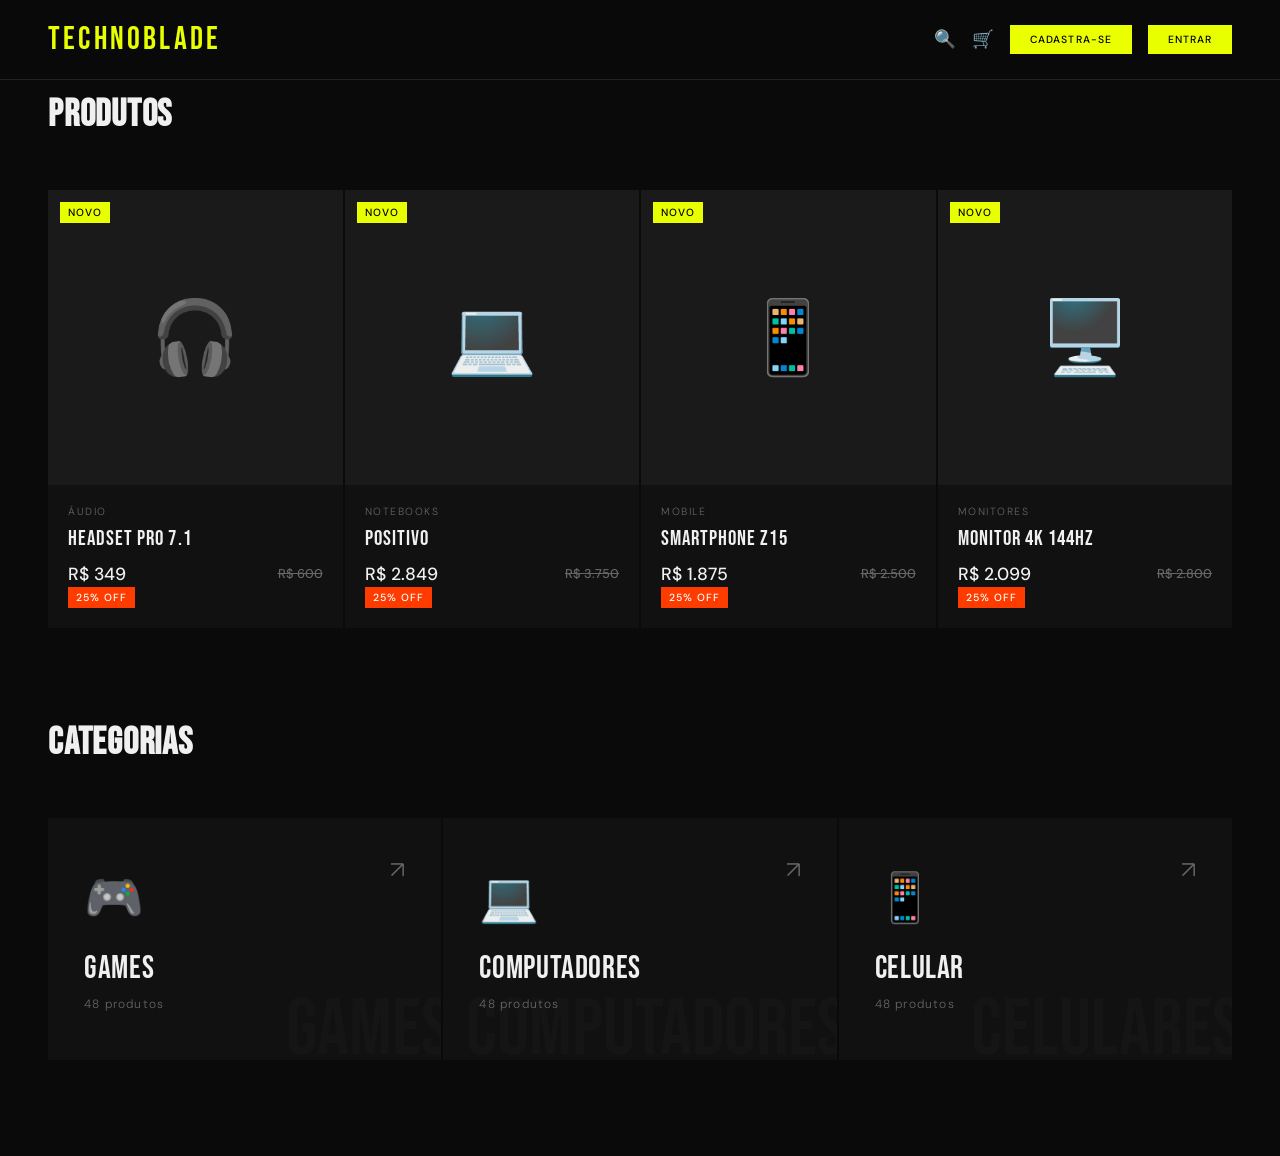
==== index.html @ a289d914 "primeiro commit" ====
<!DOCTYPE html>
<html lang="pt-BR">

<head>
  <meta charset="UTF-8">
  <meta name="viewport" content="width=device-width, initial-scale=1.0">
  <title>Technoblade</title>
  <link href="https://fonts.googleapis.com/css2?family=Bebas+Neue&family=DM+Sans:wght@300;400;500&display=swap" rel="stylesheet">
  <link rel="stylesheet" href="css/barra_nav.css">
  <link rel="stylesheet" href="css/base.css">
  <link rel="stylesheet" href="css/botao.css">
  <link rel="stylesheet" href="css/categoria.css">
  <link rel="stylesheet" href="css/etiqueta.css">
  <link rel="stylesheet" href="css/grade_produto.css">
  <link rel="stylesheet" href="css/secao.css">
</head>

<!-----------------------------------------------------------------------------    




Separação visual( Tenho problemas de visão por isso gosto de espaçamento 
e organização visual, mas se quiser pode retirar essa parte)




------------------------------------------------------------------------------->

<body>

  <!-- BARRA DE NAVEGAÇÃO -->
  <header>
    <nav class="barra-nav">
      <a href="#" class="barra-nav__logo">Technoblade</a>

      <div class="barra-nav__acoes">
      
        <button class="barra-nav__botao-icone" aria-label="Buscar">🔍</button>    <!--Botão Buscar(Atualmente inoperante)-->  

        <button class="barra-nav__botao-icone" aria-label="Carrinho">🛒</button>  <!--Botão Carrinho(Atualmente inoperante)-->  

        <a href="#" class="botao botao--cadastrar">Cadastra-se</a>                 <!--Cadastrar (Atualmente inoperante e será login)-->
      
        <a href="#" class="botao botao--entrar">Entrar</a>                          <!--Botão Entrar(Atualmente inoperante e será Sing in)--> 
      </div>
    </nav>
  </header>

<!-----------------------------------------------------------------------------    




Separação visual( Tenho problemas de visão por isso gosto de espaçamento 
e organização visual, mas se quiser pode retirar essa parte)




------------------------------------------------------------------------------->

<!-- PRODUTOS -->


    <section class="secao" id="produtos">
      <div class="secao__cabecalho">
        <h3 class="secao__titulo secao__titulo--h3">Produtos</h3>
      </div>


<!--Classe Grade de Produtos-->


      <div class="grade-produtos">
        

<!-- Cartão 1 -->


        <article class="cartao-produto">
          <span class="etiqueta etiqueta--destaque etiqueta--absoluta">Novo</span>
          <div class="cartao-produto__midia">
            <span class="cartao-produto__icone">🎧</span>
            <div class="cartao-produto__sobreposicao"></div>
          </div>
          <div class="cartao-produto__corpo">
            <div class="cartao-produto__categoria">Áudio</div>
            <div class="cartao-produto__nome">Headset Pro 7.1</div>
            <div class="cartao-produto__rodape">
              <span class="cartao-produto__preco">R$ 349</span>
              <span class="cartao-produto__preco cartao-produto__preco--antigo">R$ 600</span>
            </div>
            <span class ="etiqueta etiqueta--perigo">25% off</span>
          
          </div>
        </article>


<!-- Cartão 2 -->


        <article class="cartao-produto">
          <span class="etiqueta etiqueta--destaque etiqueta--absoluta">Novo</span>
          <div class="cartao-produto__midia">
            <span class="cartao-produto__icone">💻</span>
            <div class="cartao-produto__sobreposicao"></div>
          </div>
          <div class="cartao-produto__corpo">
            <div class="cartao-produto__categoria">Notebooks</div>
            <div class="cartao-produto__nome">Positivo </div>
            <div class="cartao-produto__rodape">
              <span class="cartao-produto__preco">R$ 2.849</span>
              <span class="cartao-produto__preco cartao-produto__preco--antigo">R$ 3.750</span>
            </div>
            <span class ="etiqueta etiqueta--perigo">25% off</span>
          </div>
        </article>


<!-- Cartão 3 -->


        <article class="cartao-produto">
          <span class="etiqueta etiqueta--destaque etiqueta--absoluta">Novo</span>
          <div class="cartao-produto__midia">
            <span class="cartao-produto__icone">📱</span>
            <div class="cartao-produto__sobreposicao"></div>
          </div>
          <div class="cartao-produto__corpo">
            <div class="cartao-produto__categoria">Mobile</div>
            <div class="cartao-produto__nome">SmartPhone Z15</div>
            <div class="cartao-produto__rodape">
              <span class="cartao-produto__preco">R$ 1.875</span>
              <span class="cartao-produto__preco cartao-produto__preco--antigo">R$ 2.500</span>
            </div>
            <span class ="etiqueta etiqueta--perigo">25% off</span>
          </div>
        </article>


<!-- Cartão 4 -->


        <article class="cartao-produto">
          <span class="etiqueta etiqueta--destaque etiqueta--absoluta">Novo</span>
          <div class="cartao-produto__midia">
            <span class="cartao-produto__icone">🖥️</span>
            <div class="cartao-produto__sobreposicao"></div>
          </div>
          <div class="cartao-produto__corpo">
            <div class="cartao-produto__categoria">Monitores</div>
            <div class="cartao-produto__nome">Monitor 4K 144Hz</div>
            <div class="cartao-produto__rodape">
              <span class="cartao-produto__preco">R$ 2.099</span>
              <span class="cartao-produto__preco cartao-produto__preco--antigo">R$ 2.800</span>
            </div>
            <span class ="etiqueta etiqueta--perigo">25% off</span>
          </div>
        </article>

<!-- Fim dos cartões -->


      </div>
    </section>

<!-----------------------------------------------------------------------------    




Separação visual( Tenho problemas de visão por isso gosto de espaçamento 
e organização visual, mas se quiser pode retirar essa parte)




------------------------------------------------------------------------------->
    
<!-- SEÇÃO CATEGORIAS -->


    <section class="secao" id="categorias">
      <div class="secao__cabecalho">
        <h3 class="secao__titulo secao__titulo--h3">Categorias</h3>
      </div>

      <div class="categoria-grade">
    
        
<!--Categoria 1-->


        <a href="games/" class="categoria-cartao">
          <span class="categoria-cartao__flecha">↗</span>
          <span class="categoria-cartao__icone">🎮</span>
          <div class="categoria-cartao__name">Games</div>
          <div class="categoria-cartao__count">48 produtos</div>
          <div class="categoria-cartao__grandetexto">GAMES</div>
        </a>


<!--Categoria 2-->


        <a href="computadores/" class="categoria-cartao">
          <span class="categoria-cartao__flecha">↗</span>
          <span class="categoria-cartao__icone">💻</span>
          <div class="categoria-cartao__name">Computadores</div>
          <div class="categoria-cartao__count">48 produtos</div>
          <div class="categoria-cartao__grandetexto">COMPUTADORES</div>
        </a>


<!--Categoria 3-->


        <a href="celular/" class="categoria-cartao">
          <span class="categoria-cartao__flecha">↗</span>
          <span class="categoria-cartao__icone">📱</span>
          <div class="categoria-cartao__name">Celular</div>
          <div class="categoria-cartao__count">48 produtos</div>
          <div class="categoria-cartao__grandetexto">CELULARES</div>
        </a>

      </div>
    </section>


<!-- Fim das categorias -->


<!-----------------------------------------------------------------------------    




Separação visual( Tenho problemas de visão por isso gosto de espaçamento 
e organização visual, mas se quiser pode retirar essa parte)




------------------------------------------------------------------------------->
  
  <footer>

  </footer>
</body>
</html>
---- css/barra_nav.css ----
/* BARRA DE NAVEGAÇÃO */
.barra-nav {
  position: fixed;
  top: 0; left: 0; right: 0;
  z-index: 100;
  display: flex;
  align-items: center;
  justify-content: space-between;
  padding: 20px 48px;
  background: rgba(10, 10, 10, 0.85);
  backdrop-filter: blur(12px);
  border-bottom: 1px solid #222;
}

.barra-nav__logo {
  font-family: 'Bebas Neue', sans-serif;
  font-size: 2rem;
  letter-spacing: 0.1em;
  color: #e8ff00;
  text-decoration: none;
}

.barra-nav__menu {
  display: flex;
  gap: 32px;
  list-style: none;
}

.barra-nav__link {
  color: #666;
  text-decoration: none;
  font-size: 0.8rem;
  letter-spacing: 0.1em;
  text-transform: uppercase;
  transition: color 0.2s;
}

.barra-nav__link:hover { 
  color: #f0f0f0; 
}

.barra-nav__acoes {
  display: flex;
  align-items: center;
  gap: 16px;
}

.barra-nav__botao-icone {
  background: none;
  border: none;
  color: #666;
  cursor: pointer;
  font-size: 1.1rem;
  transition: color 0.2s;
}

.barra-nav__botao-icone:hover{
  transform: translateY(-2px);
}

.barra-nav__botao-icone:hover { 
  color: #f0f0f0; 
}
---- css/base.css ----
/* RESET BÁSICO */
*, *::before, *::after {
 box-sizing: border-box;
 margin: 0;
 padding: 0;
}

:root {
  --color-surface: #111;
  --color-surface-2: #1a1a1a;
  --color-muted: #666;

  --space-2: 8px;
  --space-5: 20px;
  --space-9: 36px;
  --space-12: 48px;

  --text-xs: 0.75rem;
  --text-3xl: 2rem;

  --tracking-normal: 0.02em;
  --tracking-wide: 0.1em;

  --font-display: 'Bebas Neue', sans-serif;

  --transition-slow: 0.3s ease;
}

html { scroll-behavior: smooth; }

body {
  background: #0a0a0a;
  color: #f0f0f0;
  font-family: 'DM Sans', sans-serif;
  font-weight: 300;
}
---- css/botao.css ----
/* BOTÕES */
.botao {
  display: inline-block;
  font-family: 'DM Sans', sans-serif;
  font-size: 0.8rem;
  font-weight: 500;
  letter-spacing: 0.1em;
  text-transform: uppercase;
  text-decoration: none;
  border: none;
  cursor: pointer;
  padding: 16px 40px;
  transition: background 0.2s, color 0.2s, transform 0.2s;
}

.botao--primario {
  background: #e8ff00;
  color: #000;
}

.botao--primario:hover {
  background: #fff;
  transform: translateY(-2px);
}

.botao--contorno {
  background: transparent;
  color: #666;
  border: 1px solid #222;
}

.botao--contorno:hover {
  border-color: #f0f0f0;
  color: #f0f0f0;
}

.botao--entrar {
  padding: 8px 20px;
  font-size: 0.65rem;
  background: #e8ff00;
  color: #000;
}

.botao--entrar:hover {
  background: #fff200;
  transform: translateY(-2px);
}

.botao--cadastrar {
  padding: 8px 20px;
  font-size: 0.65rem;
  background: #eaff00;
  color: #000;
}

.botao--cadastrar:hover {
  background: #fff200;
  transform: translateY(-2px);
}

.botao--pequeno:hover {
  background: #fff;
}
---- css/categoria.css ----
/* 
==========================================================================
   BLOCO: CATEGORY CARD  (.category-card)
   Cards de categoria com ícone, nome e quantidade de produtos.
   A seta ↗ se move no hover indicando navegação.
========================================================================== 
*/

/* Grid de categorias: 3 colunas */
.categoria-grade {
  display:               grid;
  grid-template-columns: repeat(3, 1fr);
  gap:                   2px;
}

/* Card de categoria: comporta-se como link (tag <a>) */
.categoria-cartao {
  background:      var(--color-surface);
  padding:         var(--space-12) var(--space-9);
  position:        relative; /* Para a seta e texto de fundo serem posicionados */
  overflow:        hidden;
  cursor:          pointer;
  text-decoration: none;  /* Remove sublinhado do link */
  color:           inherit; /* Herda a cor do texto pai (sem o azul padrão de links) */
  display:         block;   /* Ocupa toda a célula do grid */
  transition:      background var(--transition-slow);
}

.categoria-cartao:hover { background: var(--color-surface-2); }

/* Move a seta na diagonal no hover — feedback visual de navegação */
.categoria-cartao:hover .categoria-cartao__flecha {
  transform: translate(4px, -4px);
}

.categoria-cartao__icone {
  font-size:     3rem;
  margin-bottom: var(--space-5);
  display:       block; /* Garante que o margin-bottom funcione */
}

.categoria-cartao__name {
  font-family:    var(--font-display);
  font-size:      var(--text-3xl);
  letter-spacing: var(--tracking-normal);
  margin-bottom:  var(--space-2);
}

.categoria-cartao__count {
  font-size:      var(--text-xs);
  color:          var(--color-muted);
  letter-spacing: var(--tracking-wide);
}

/* Seta posicionada no canto superior direito */
.categoria-cartao__flecha {
  position:   absolute;
  top:        var(--space-9);
  right:      var(--space-9);
  font-size:  1.5rem;
  color:      var(--color-muted);
  transition: transform var(--transition-slow);
}

/* Texto decorativo gigante no fundo do card — quase invisível */
.categoria-cartao__grandetexto {
  position:       absolute;
  bottom:         -10px;
  right:          -10px;
  font-family:    var(--font-display);
  font-size:      5rem;
  color:          rgba(255,255,255,0.02);
  user-select:    none;
  pointer-events: none;
  line-height:    1;
}
---- css/etiqueta.css ----
/* ETIQUETAS */
.etiqueta {
  display: inline-block;
  font-size: 0.65rem;
  font-weight: 500;
  letter-spacing: 0.1em;
  text-transform: uppercase;
  padding: 4px 8px;
}

.etiqueta--perigo   { background: #ff3c00; color: #fff; }
.etiqueta--destaque { background: #e8ff00; color: #000; }
.etiqueta--fantasma { background: transparent; border: 1px solid #222; color: #666; }

.etiqueta--absoluta {
  position: absolute;
  top: 12px;
  left: 12px;
  z-index: 2;
}
---- css/grade_produto.css ----
/* GRADE DE PRODUTOS */
.grade-produtos {
  display: grid;
  grid-template-columns: repeat(4, 1fr);
  gap: 2px;
}

.cartao-produto {
  background: #111;
  position: relative;
  overflow: hidden;
  cursor: pointer;
  transition: transform 0.3s;
}

.cartao-produto:hover { 
  transform: translateY(-4px); 
}

.cartao-produto__midia {
  aspect-ratio: 1;
  display: flex;
  align-items: center;
  justify-content: center;
  background: #1a1a1a;
  position: relative;
  overflow: hidden;
}

.cartao-produto__icone {
  font-size: 4.5rem;
  position: relative;
  z-index: 1;
  transition: transform 0.3s;
}

.cartao-produto:hover .cartao-produto__icone { 
  transform: scale(1.08); 
}

.cartao-produto__sobreposicao {
  position: absolute;
  inset: 0;
  background: rgba(0, 0, 0, 0.6);
  display: flex;
  align-items: flex-end;
  justify-content: center;
  padding-bottom: 20px;
  opacity: 0;
  transition: opacity 0.2s;
}

.cartao-produto:hover .cartao-produto__sobreposicao { 
    opacity: 1; 
}

.cartao-produto__sobreposicao-botao {
  background: #e8ff00;
  color: #000;
  border: none;
  font-family: 'DM Sans', sans-serif;
  font-size: 0.65rem;
  font-weight: 500;
  letter-spacing: 0.1em;
  text-transform: uppercase;
  padding: 10px 24px;
  cursor: pointer;
  transition: background 0.2s;
}

.cartao-produto__sobreposicao-botao:hover { 
  background: #fff; 
}

.cartao-produto__corpo {
  padding: 20px;
}

.cartao-produto__categoria {
  font-size: 0.65rem;
  letter-spacing: 0.15em;
  text-transform: uppercase;
  color: #666;
  margin-bottom: 8px;
}

.cartao-produto__nome {
  font-family: 'Bebas Neue', sans-serif;
  font-size: 1.3rem;
  letter-spacing: 0.05em;
  margin-bottom: 12px;
}

.cartao-produto__rodape {
  display: flex;
  align-items: center;
  justify-content: space-between;
}

.cartao-produto__preco {
  font-size: 1.1rem;
  font-weight: 500;
  color: #f0f0f0;
}

.cartao-produto__preco--antigo {
  font-size: 0.8rem;
  color: #666;
  text-decoration: line-through;
  margin-left: 8px;
}
---- css/secao.css ----
/* SEÇÃO */
.secao {
  padding: 96px 48px;
}

.secao + .secao {
  padding-top: 0;
}

.secao__cabecalho {
  display: flex;
  align-items: flex-end;
  justify-content: space-between;
  margin-bottom: 56px;
}

.secao__titulo {
  font-family: 'Bebas Neue', sans-serif;
  letter-spacing: 0.02em;
  line-height: 1;
}

.secao__titulo--h1 {
  font-size: clamp(3rem, 5vw, 5rem);
}

.secao__titulo--h2 {
  font-size: clamp(2.5rem, 4vw, 4rem);
}

.secao__titulo--h3 {
  font-size: clamp(2rem, 3vw, 3rem);
}

.secao__titulo-subtexto {
  display: block;
  font-family: 'DM Sans', sans-serif;
  font-size: 0.65rem;
  font-weight: 400;
  letter-spacing: 0.15em;
  text-transform: uppercase;
  color: #666;
  margin-bottom: 8px;
}

.secao__link {
  color: #666;
  text-decoration: none;
  font-size: 0.8rem;
  letter-spacing: 0.1em;
  text-transform: uppercase;
  border-bottom: 1px solid #222;
  padding-bottom: 2px;
  transition: color 0.2s, border-color 0.2s;
}

.secao__link:hover {
  color: #f0f0f0;
  border-color: #f0f0f0;
}
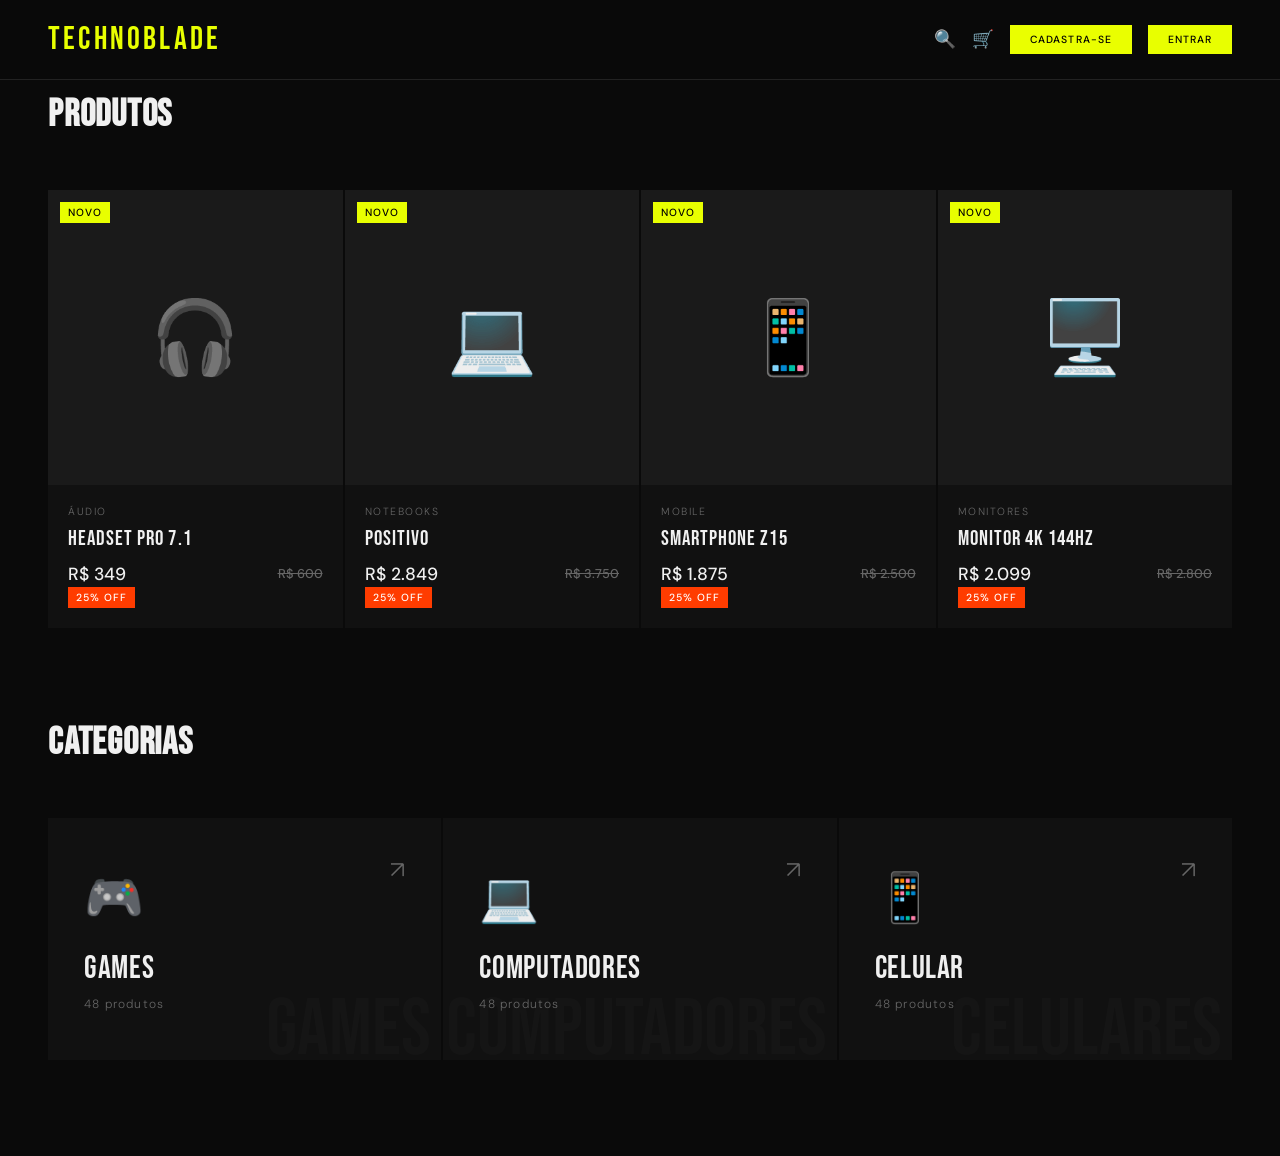
==== commit 8c46cb60: "feat: adiciona telas de login e cadastro com ajustes de acessibilidade" ====
--- a/index.html
+++ b/index.html
@@ -41,9 +41,9 @@
 
         <button class="barra-nav__botao-icone" aria-label="Carrinho">🛒</button>  <!--Botão Carrinho(Atualmente inoperante)-->  
 
-        <a href="#" class="botao botao--cadastrar">Cadastra-se</a>                 <!--Cadastrar (Atualmente inoperante e será login)-->
+        <a href="cadastro.html" class="botao botao--cadastrar">Cadastra-se</a>                 <!--Cadastrar (Atualmente inoperante e será login)-->
       
-        <a href="#" class="botao botao--entrar">Entrar</a>                          <!--Botão Entrar(Atualmente inoperante e será Sing in)--> 
+        <a href="login.html" class="botao botao--entrar">Entrar</a>                          <!--Botão Entrar(Atualmente inoperante e será Sing in)--> 
       </div>
     </nav>
   </header>
--- a/css/categoria.css
+++ b/css/categoria.css
@@ -66,7 +66,7 @@
 .categoria-cartao__grandetexto {
   position:       absolute;
   bottom:         -10px;
-  right:          -10px;
+  right:          10px;
   font-family:    var(--font-display);
   font-size:      5rem;
   color:          rgba(255,255,255,0.02);
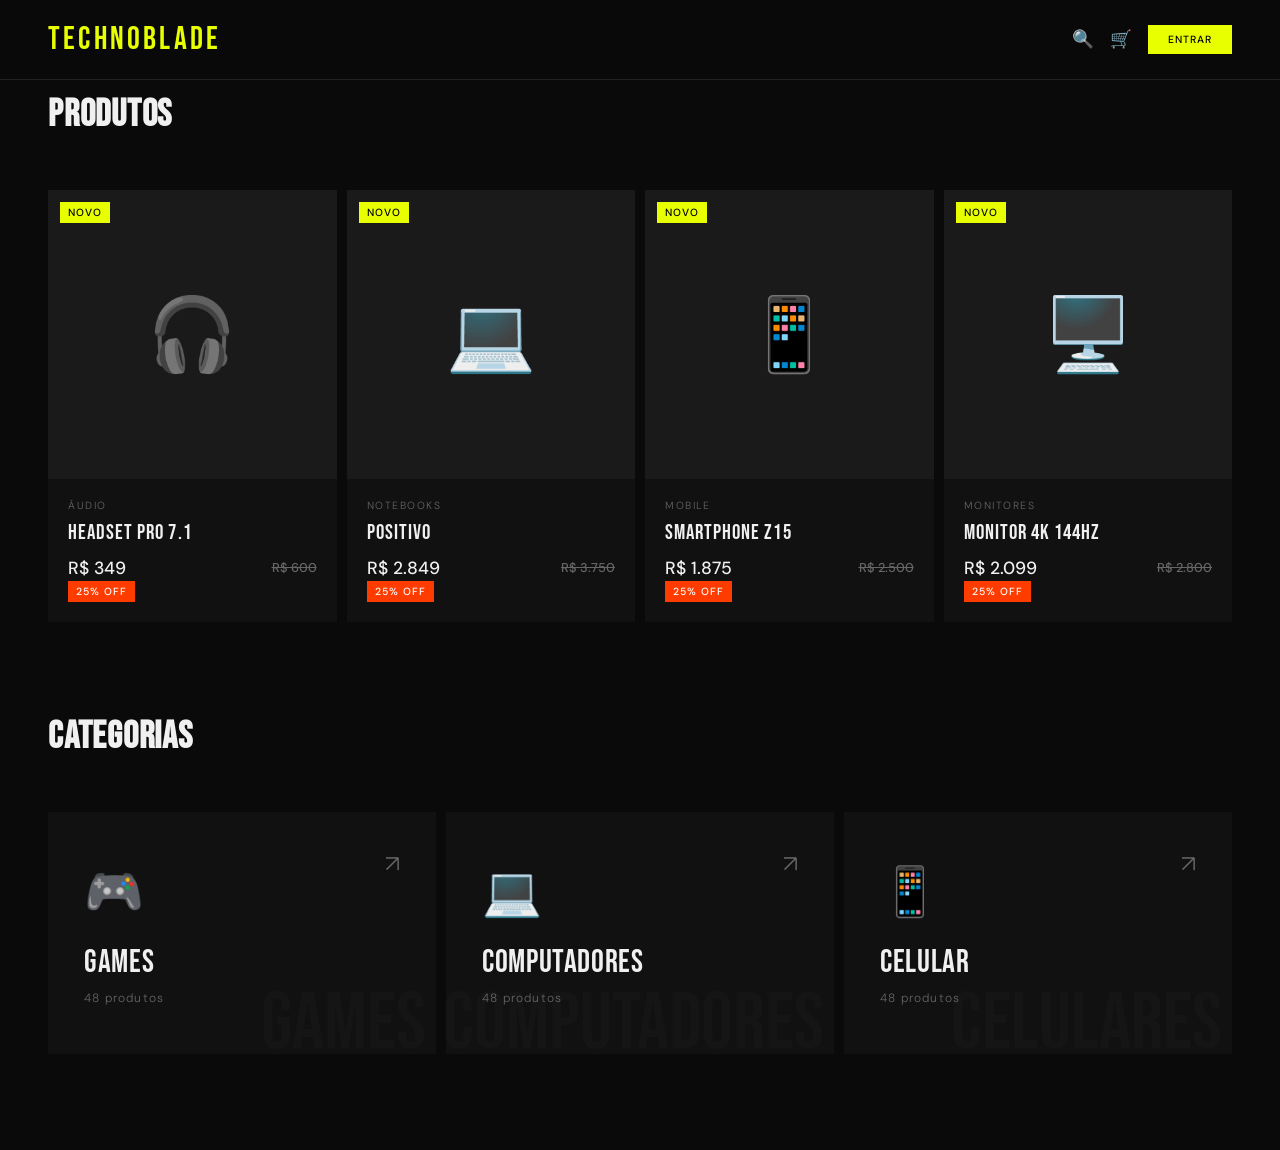
==== commit f4df7258: "Atualizaçôes na animação dinamica do site." ====
--- a/index.html
+++ b/index.html
@@ -41,9 +41,9 @@
 
         <button class="barra-nav__botao-icone" aria-label="Carrinho">🛒</button>  <!--Botão Carrinho(Atualmente inoperante)-->  
 
-        <a href="cadastro.html" class="botao botao--cadastrar">Cadastra-se</a>                 <!--Cadastrar (Atualmente inoperante e será login)-->
+        <!-- <a href="cadastro/" class="botao botao--cadastrar">Cadastra-se</a>                 <!--Cadastrar (Atualmente inoperante e será login)-->
       
-        <a href="login.html" class="botao botao--entrar">Entrar</a>                          <!--Botão Entrar(Atualmente inoperante e será Sing in)--> 
+        <a href="login/" class="botao botao--entrar">Entrar</a>                          <!--Botão Entrar(Atualmente inoperante e será Sing in)--> 
       </div>
     </nav>
   </header>
--- a/css/categoria.css
+++ b/css/categoria.css
@@ -9,8 +9,8 @@
 /* Grid de categorias: 3 colunas */
 .categoria-grade {
   display:               grid;
-  grid-template-columns: repeat(3, 1fr);
-  gap:                   2px;
+  grid-template-columns: repeat(auto-fit, minmax(150px, 1fr));
+  gap:                   10px;
 }
 
 /* Card de categoria: comporta-se como link (tag <a>) */
--- a/css/grade_produto.css
+++ b/css/grade_produto.css
@@ -1,8 +1,8 @@
 /* GRADE DE PRODUTOS */
 .grade-produtos {
   display: grid;
-  grid-template-columns: repeat(4, 1fr);
-  gap: 2px;
+  grid-template-columns: repeat(auto-fit, minmax(150px, 1fr));
+  gap: 10px;
 }
 
 .cartao-produto {
@@ -108,4 +108,10 @@
   color: #666;
   text-decoration: line-through;
   margin-left: 8px;
-}+}
+
+/* @media (max-width: 820px) {
+  .grade-produtos {
+    grid-template-columns: repeat(1, minmax(250px, 1fr));
+  }
+} */
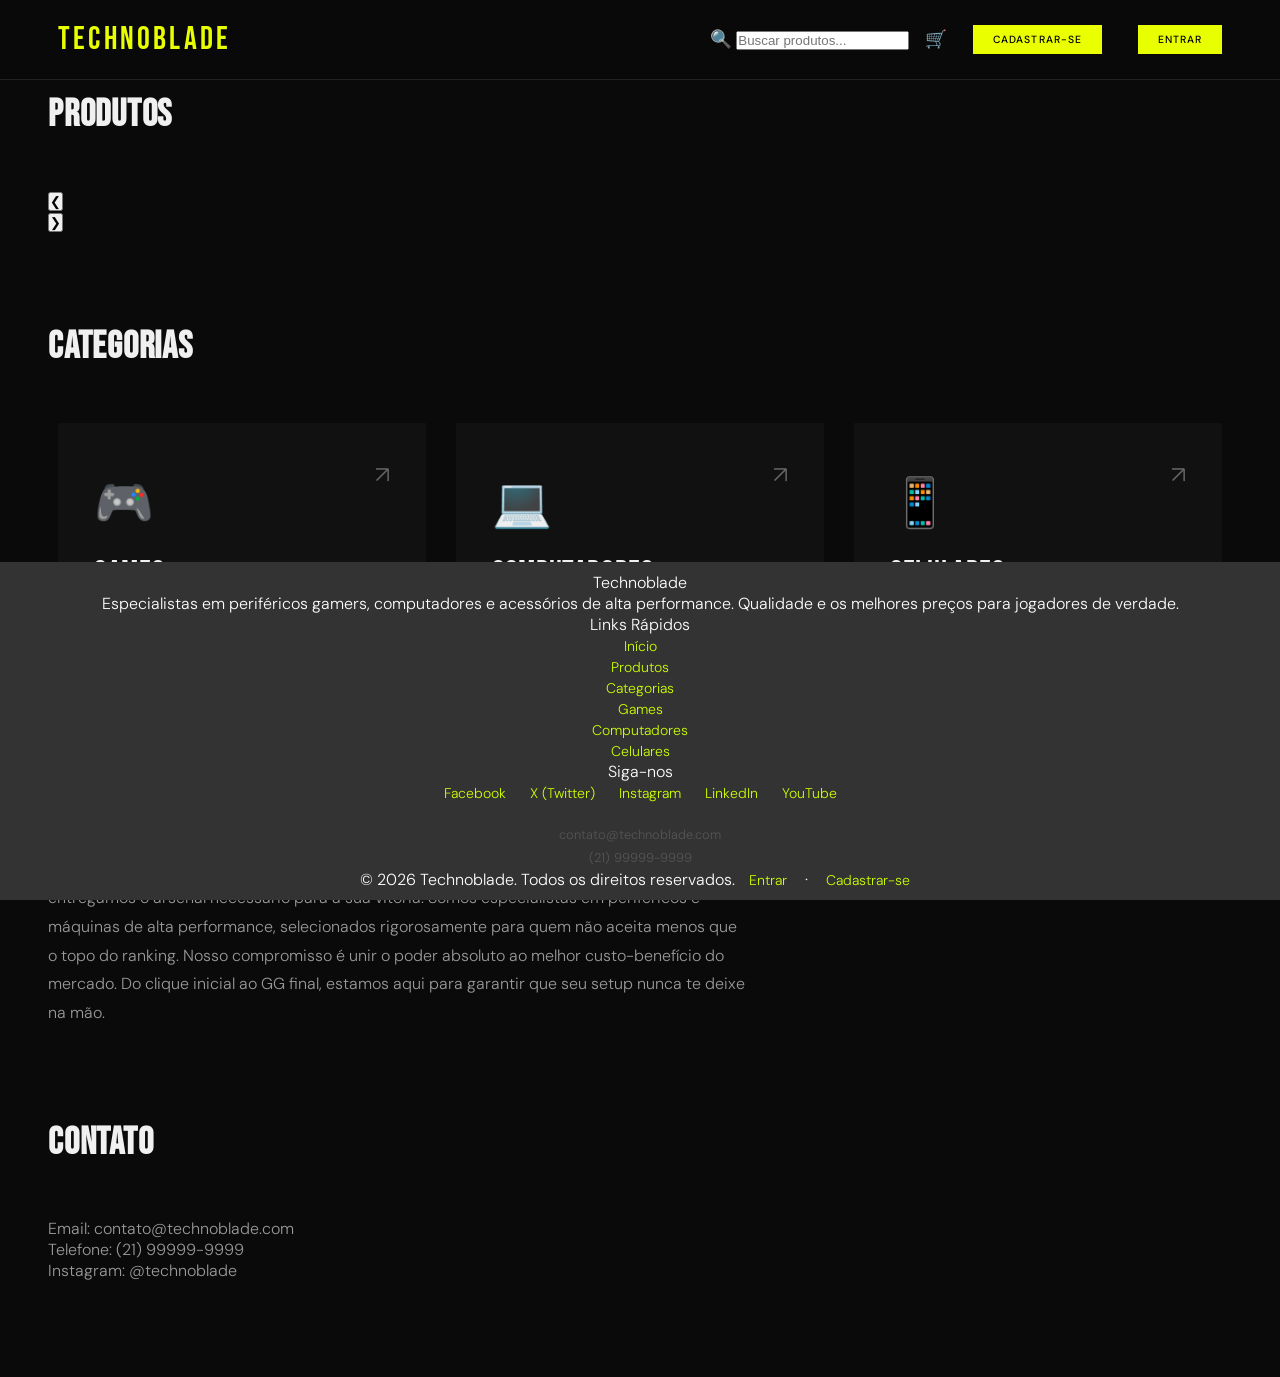
==== commit ef213c90: "Merge pull request #12 from DiogoMotaa/main feat: adiciona login PHP, cadastro, overlay, busca, espe" ====
--- a/index.html
+++ b/index.html
@@ -2,10 +2,14 @@
 <html lang="pt-BR">
 
 <head>
+
   <meta charset="UTF-8">
   <meta name="viewport" content="width=device-width, initial-scale=1.0">
+
   <title>Technoblade</title>
+
   <link href="https://fonts.googleapis.com/css2?family=Bebas+Neue&family=DM+Sans:wght@300;400;500&display=swap" rel="stylesheet">
+
   <link rel="stylesheet" href="css/barra_nav.css">
   <link rel="stylesheet" href="css/base.css">
   <link rel="stylesheet" href="css/botao.css">
@@ -13,240 +17,189 @@
   <link rel="stylesheet" href="css/etiqueta.css">
   <link rel="stylesheet" href="css/grade_produto.css">
   <link rel="stylesheet" href="css/secao.css">
+  <link rel="stylesheet" href="css/rodape.css">
+  <link rel="stylesheet" href="css/busca.css">
+  <link rel="stylesheet" href="css/overlay_produto.css">
+
 </head>
 
-<!-----------------------------------------------------------------------------    
-
-
-
-
-Separação visual( Tenho problemas de visão por isso gosto de espaçamento 
-e organização visual, mas se quiser pode retirar essa parte)
-
-
-
-
-------------------------------------------------------------------------------->
+<!-- 
+  Essa é uma separação visual pois
+  tenho Problemas com a visão
+-->
 
 <body>
 
-  <!-- BARRA DE NAVEGAÇÃO -->
   <header>
     <nav class="barra-nav">
       <a href="#" class="barra-nav__logo">Technoblade</a>
-
       <div class="barra-nav__acoes">
-      
-        <button class="barra-nav__botao-icone" aria-label="Buscar">🔍</button>    <!--Botão Buscar(Atualmente inoperante)-->  
-
-        <button class="barra-nav__botao-icone" aria-label="Carrinho">🛒</button>  <!--Botão Carrinho(Atualmente inoperante)-->  
-
-        <!-- <a href="cadastro/" class="botao botao--cadastrar">Cadastra-se</a>                 <!--Cadastrar (Atualmente inoperante e será login)-->
-      
-        <a href="login/" class="botao botao--entrar">Entrar</a>                          <!--Botão Entrar(Atualmente inoperante e será Sing in)--> 
-      </div>
+    <div class="busca__wrapper">
+        <button class="barra-nav__botao-icone" id="btnLupa" aria-label="Buscar">🔍</button>
+        <input type="text" class="busca__input" id="inputBusca" placeholder="Buscar produtos...">
+        <div class="busca__sugestoes" id="listaSugestoes"></div>
+    </div>
+    <button class="barra-nav__botao-icone">🛒</button>
+    <a href="./cadastro/index.php" class="botao botao--cadastrar">Cadastrar-se</a>
+    <a href="./login/index.php" class="botao botao--entrar">Entrar</a>
+</div>
     </nav>
   </header>
 
-<!-----------------------------------------------------------------------------    
-
-
-
-
-Separação visual( Tenho problemas de visão por isso gosto de espaçamento 
-e organização visual, mas se quiser pode retirar essa parte)
-
-
-
-
-------------------------------------------------------------------------------->
-
-<!-- PRODUTOS -->
-
-
-    <section class="secao" id="produtos">
-      <div class="secao__cabecalho">
-        <h3 class="secao__titulo secao__titulo--h3">Produtos</h3>
-      </div>
-
-
-<!--Classe Grade de Produtos-->
-
-
-      <div class="grade-produtos">
-        
-
-<!-- Cartão 1 -->
-
-
-        <article class="cartao-produto">
-          <span class="etiqueta etiqueta--destaque etiqueta--absoluta">Novo</span>
-          <div class="cartao-produto__midia">
-            <span class="cartao-produto__icone">🎧</span>
-            <div class="cartao-produto__sobreposicao"></div>
-          </div>
-          <div class="cartao-produto__corpo">
-            <div class="cartao-produto__categoria">Áudio</div>
-            <div class="cartao-produto__nome">Headset Pro 7.1</div>
-            <div class="cartao-produto__rodape">
-              <span class="cartao-produto__preco">R$ 349</span>
-              <span class="cartao-produto__preco cartao-produto__preco--antigo">R$ 600</span>
-            </div>
-            <span class ="etiqueta etiqueta--perigo">25% off</span>
-          
-          </div>
-        </article>
-
-
-<!-- Cartão 2 -->
-
-
-        <article class="cartao-produto">
-          <span class="etiqueta etiqueta--destaque etiqueta--absoluta">Novo</span>
-          <div class="cartao-produto__midia">
-            <span class="cartao-produto__icone">💻</span>
-            <div class="cartao-produto__sobreposicao"></div>
-          </div>
-          <div class="cartao-produto__corpo">
-            <div class="cartao-produto__categoria">Notebooks</div>
-            <div class="cartao-produto__nome">Positivo </div>
-            <div class="cartao-produto__rodape">
-              <span class="cartao-produto__preco">R$ 2.849</span>
-              <span class="cartao-produto__preco cartao-produto__preco--antigo">R$ 3.750</span>
-            </div>
-            <span class ="etiqueta etiqueta--perigo">25% off</span>
-          </div>
-        </article>
-
-
-<!-- Cartão 3 -->
-
-
-        <article class="cartao-produto">
-          <span class="etiqueta etiqueta--destaque etiqueta--absoluta">Novo</span>
-          <div class="cartao-produto__midia">
-            <span class="cartao-produto__icone">📱</span>
-            <div class="cartao-produto__sobreposicao"></div>
-          </div>
-          <div class="cartao-produto__corpo">
-            <div class="cartao-produto__categoria">Mobile</div>
-            <div class="cartao-produto__nome">SmartPhone Z15</div>
-            <div class="cartao-produto__rodape">
-              <span class="cartao-produto__preco">R$ 1.875</span>
-              <span class="cartao-produto__preco cartao-produto__preco--antigo">R$ 2.500</span>
-            </div>
-            <span class ="etiqueta etiqueta--perigo">25% off</span>
-          </div>
-        </article>
-
-
-<!-- Cartão 4 -->
-
-
-        <article class="cartao-produto">
-          <span class="etiqueta etiqueta--destaque etiqueta--absoluta">Novo</span>
-          <div class="cartao-produto__midia">
-            <span class="cartao-produto__icone">🖥️</span>
-            <div class="cartao-produto__sobreposicao"></div>
-          </div>
-          <div class="cartao-produto__corpo">
-            <div class="cartao-produto__categoria">Monitores</div>
-            <div class="cartao-produto__nome">Monitor 4K 144Hz</div>
-            <div class="cartao-produto__rodape">
-              <span class="cartao-produto__preco">R$ 2.099</span>
-              <span class="cartao-produto__preco cartao-produto__preco--antigo">R$ 2.800</span>
-            </div>
-            <span class ="etiqueta etiqueta--perigo">25% off</span>
-          </div>
-        </article>
-
-<!-- Fim dos cartões -->
-
-
-      </div>
-    </section>
-
-<!-----------------------------------------------------------------------------    
-
-
-
-
-Separação visual( Tenho problemas de visão por isso gosto de espaçamento 
-e organização visual, mas se quiser pode retirar essa parte)
-
-
-
-
-------------------------------------------------------------------------------->
-    
-<!-- SEÇÃO CATEGORIAS -->
-
-
-    <section class="secao" id="categorias">
-      <div class="secao__cabecalho">
-        <h3 class="secao__titulo secao__titulo--h3">Categorias</h3>
-      </div>
-
-      <div class="categoria-grade">
-    
-        
-<!--Categoria 1-->
-
-
-        <a href="games/" class="categoria-cartao">
-          <span class="categoria-cartao__flecha">↗</span>
-          <span class="categoria-cartao__icone">🎮</span>
-          <div class="categoria-cartao__name">Games</div>
-          <div class="categoria-cartao__count">48 produtos</div>
-          <div class="categoria-cartao__grandetexto">GAMES</div>
-        </a>
-
-
-<!--Categoria 2-->
-
-
-        <a href="computadores/" class="categoria-cartao">
-          <span class="categoria-cartao__flecha">↗</span>
-          <span class="categoria-cartao__icone">💻</span>
-          <div class="categoria-cartao__name">Computadores</div>
-          <div class="categoria-cartao__count">48 produtos</div>
-          <div class="categoria-cartao__grandetexto">COMPUTADORES</div>
-        </a>
-
-
-<!--Categoria 3-->
-
-
-        <a href="celular/" class="categoria-cartao">
-          <span class="categoria-cartao__flecha">↗</span>
-          <span class="categoria-cartao__icone">📱</span>
-          <div class="categoria-cartao__name">Celular</div>
-          <div class="categoria-cartao__count">48 produtos</div>
-          <div class="categoria-cartao__grandetexto">CELULARES</div>
-        </a>
-
-      </div>
-    </section>
-
-
-<!-- Fim das categorias -->
-
-
-<!-----------------------------------------------------------------------------    
-
-
-
-
-Separação visual( Tenho problemas de visão por isso gosto de espaçamento 
-e organização visual, mas se quiser pode retirar essa parte)
-
-
-
-
-------------------------------------------------------------------------------->
-  
+<!-- 
+  Essa é uma separação visual pois
+  tenho Problemas com a visão
+-->
+
+
+  <section class="secao" id="produtos">
+    <div class="secao__cabecalho">
+      <h3 class="secao__titulo secao__titulo--h3">Produtos</h3>
+    </div>
+    <div class="produtos-container">
+      <button class="seta" onclick="scrollProdutos(-300)">&#10094;</button>
+      <div class="grade-produtos" id="listaProdutos">
+      <script src="./js/produtos.js"></script>
+      </div>
+      <button class="seta" onclick="scrollProdutos(300)">&#10095;</button>
+    </div>
+  </section>
+
+
+<!-- 
+  Essa é uma separação visual pois
+  tenho Problemas com a visão
+-->
+
+
+  <section class="secao" id="categorias">
+    <div class="secao__cabecalho">
+      <h3 class="secao__titulo secao__titulo--h3">Categorias</h3>
+    </div>
+    <div class="categoria-grade">
+      <a href="games/" class="categoria-cartao">
+        <span class="categoria-cartao__flecha">↗</span>
+        <span class="categoria-cartao__icone">🎮</span>
+        <div class="categoria-cartao__name">Games</div>
+        <div class="categoria-cartao__count">06 produtos</div>
+        <div class="categoria-cartao__grandetexto">GAMES</div>
+      </a>
+      <a href="computadores/" class="categoria-cartao">
+        <span class="categoria-cartao__flecha">↗</span>
+        <span class="categoria-cartao__icone">💻</span>
+        <div class="categoria-cartao__name">Computadores</div>
+        <div class="categoria-cartao__count">06 produtos</div>
+        <div class="categoria-cartao__grandetexto">COMPUTADORES</div>
+      </a>
+      <a href="celular/" class="categoria-cartao">
+        <span class="categoria-cartao__flecha">↗</span>
+        <span class="categoria-cartao__icone">📱</span>
+        <div class="categoria-cartao__name">Celulares</div>
+        <div class="categoria-cartao__count">06 produtos</div>
+        <div class="categoria-cartao__grandetexto">MOBILE</div>
+      </a>
+    </div>
+  </section>
+
+
+<!-- 
+  Essa é uma separação visual pois
+  tenho Problemas com a visão
+-->
+
+
+  <section class="secao">
+    <div class="secao__cabecalho">
+      <h3 class="secao__titulo secao__titulo--h3">Sobre Nós</h3>
+    </div>
+    <p style="color:#999; max-width:700px; line-height:1.8;">
+      Domine o Jogo com a Technoblade.
+      Na Technoblade, não vendemos apenas hardware; entregamos o arsenal necessário para a 
+      sua vitória. Somos especialistas em periféricos e máquinas de alta performance, selecionados
+      rigorosamente para quem não aceita menos que o topo do ranking.
+      Nosso compromisso é unir o poder absoluto ao melhor custo-benefício do mercado. Do
+      clique inicial ao GG final, estamos aqui para garantir que seu setup nunca te deixe na mão.
+    </p>
+  </section>
+
+
+<!-- 
+  Essa é uma separação visual pois
+  tenho Problemas com a visão
+-->
+
+
+  <section class="secao">
+    <div class="secao__cabecalho">
+      <h3 class="secao__titulo secao__titulo--h3">Contato</h3>
+    </div>
+    <p style="color:#999;">Email: contato@technoblade.com</p>
+    <p style="color:#999;">Telefone: (21) 99999-9999</p>
+    <p style="color:#999;">Instagram: @technoblade</p>
+  </section>
+
+
+<!-- 
+  Essa é uma separação visual pois
+  tenho Problemas com a visão
+-->
+
+
   <footer>
-
+    <div class="rodape__grade">
+      <div class="rodape__coluna">
+        <div class="rodape__marca">Technoblade</div>
+        <p class="rodape__sobre">Especialistas em periféricos gamers, computadores e acessórios de alta performance. Qualidade e os melhores preços para jogadores de verdade.</p>
+      </div>
+      <div class="rodape__coluna">
+        <div class="rodape__titulo">Links Rápidos</div>
+        <ul class="rodape__lista">
+          <li><a href="#"             class="rodape__link">Início</a></li>
+          <li><a href="#produtos"     class="rodape__link">Produtos</a></li>
+          <li><a href="#categorias"   class="rodape__link">Categorias</a></li>
+          <li><a href="games/"        class="rodape__link">Games</a></li>
+          <li><a href="computadores/" class="rodape__link">Computadores</a></li>
+          <li><a href="celular/"      class="rodape__link">Celulares</a></li>
+        </ul>
+      </div>
+      <div class="rodape__coluna">
+        <div class="rodape__titulo">Siga-nos</div>
+        <div class="rodape__redes">
+          <a href="#" class="rodape__rede">Facebook</a>
+          <a href="#" class="rodape__rede">X (Twitter)</a>
+          <a href="#" class="rodape__rede">Instagram</a>
+          <a href="#" class="rodape__rede">LinkedIn</a>
+          <a href="#" class="rodape__rede">YouTube</a>
+        </div>
+        <p style="margin-top: 20px; font-size: 0.8rem; color: #555; line-height: 1.8;">
+          contato@technoblade.com<br>(21) 99999-9999
+        </p>
+      </div>
+    </div>
+    <div class="rodape__base">
+    <span>© 2026 Technoblade. Todos os direitos reservados.</span>
+    <span>
+        <a href="login/index.php">Entrar</a> &nbsp;·&nbsp;
+        <a href="cadastro/index.php">Cadastrar-se</a>
+    </span>
+</div>
   </footer>
+
+
+<!-- 
+  Essa é uma separação visual pois
+  tenho Problemas com a visão
+-->
+
+
+  <script>
+    function scrollProdutos(valor) {
+      const container = document.getElementById("listaProdutos");
+      container.scrollLeft += valor;
+    }
+  </script>
+  <script src="js/busca.js"></script>
+  <script src="js/detectar.js"></script>
+
 </body>
 </html>
--- a/css/rodape.css
+++ b/css/rodape.css
@@ -0,0 +1,33 @@
+div.redes-sociais {
+    margin-top: 10px;
+}
+
+div.redes-sociais a {
+    color: #ccff00; 
+    text-decoration: none;
+    margin: 0 10px;
+    font-size: 14px;
+}
+
+a:hover {
+    text-decoration: underline;
+}
+
+a{
+    color: #ccff00; 
+    text-decoration: none;
+    margin: 0 10px;
+    font-size: 14px;
+}
+
+footer{
+    position: fixed;
+    bottom: 0;
+    width: 100%;
+    background-color: #333;
+    color: #fff;
+    text-align: center;
+    padding: 10px 0;
+    left: 0;
+}
+
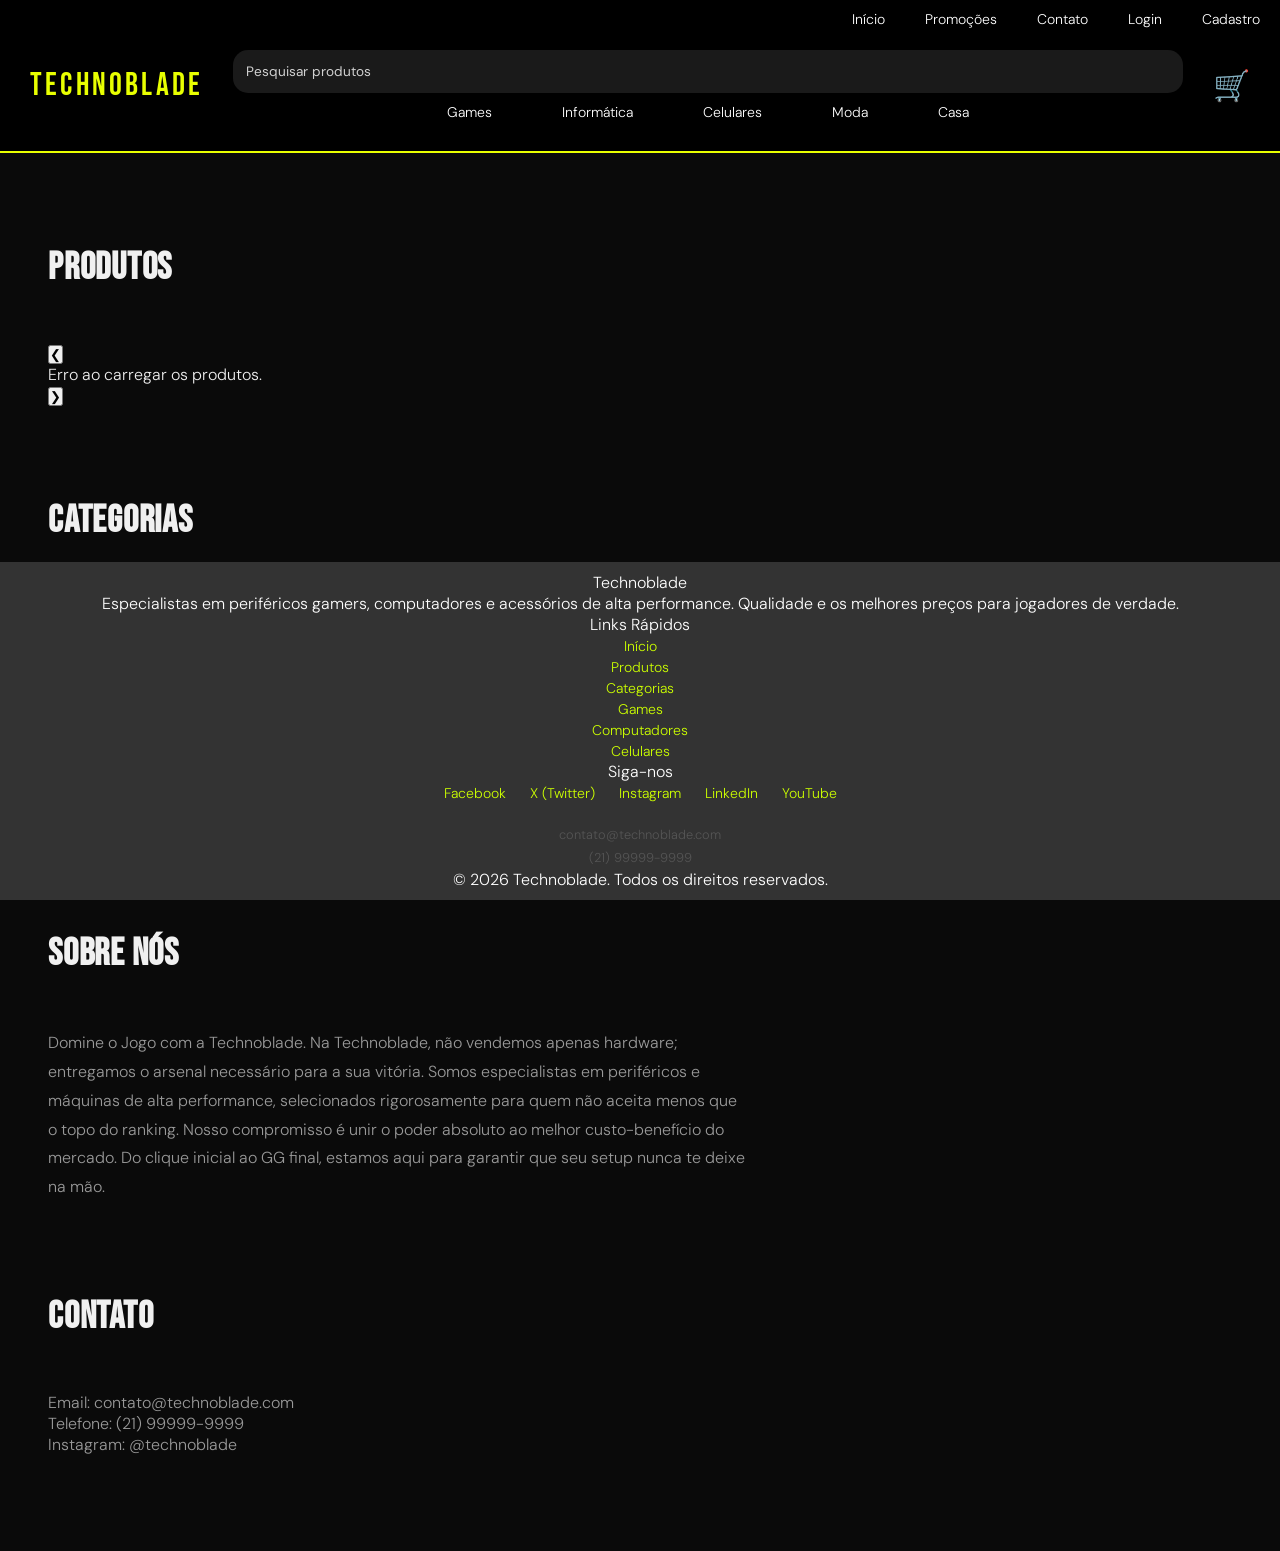
==== commit 75013259: "Tentando fazer melhorias" ====
--- a/index.html
+++ b/index.html
@@ -20,6 +20,8 @@
   <link rel="stylesheet" href="css/rodape.css">
   <link rel="stylesheet" href="css/busca.css">
   <link rel="stylesheet" href="css/overlay_produto.css">
+  <link rel="stylesheet" href="css/auth_menu.css">
+  <link rel="stylesheet" href="css/test.css">
 
 </head>
 
@@ -30,21 +32,46 @@
 
 <body>
 
-  <header>
-    <nav class="barra-nav">
-      <a href="#" class="barra-nav__logo">Technoblade</a>
-      <div class="barra-nav__acoes">
-    <div class="busca__wrapper">
-        <button class="barra-nav__botao-icone" id="btnLupa" aria-label="Buscar">🔍</button>
-        <input type="text" class="busca__input" id="inputBusca" placeholder="Buscar produtos...">
-        <div class="busca__sugestoes" id="listaSugestoes"></div>
-    </div>
-    <button class="barra-nav__botao-icone">🛒</button>
-    <a href="./cadastro/index.php" class="botao botao--cadastrar">Cadastrar-se</a>
-    <a href="./login/index.php" class="botao botao--entrar">Entrar</a>
-</div>
-    </nav>
-  </header>
+
+    <header class="cabecalho">
+
+    <div class="topo">
+        <a href="#">Início</a>
+        <a href="#">Promoções</a>
+        <a href="#">Contato</a>
+        <a href="#">Login</a>
+        <a href="#">Cadastro</a>
+    </div>
+
+    <div class="principal">
+
+        <div class="barra-nav__logo">
+            Technoblade
+        </div>
+
+        <div class="centro">
+
+            <form class="busca">
+                <input type="text" class="busca__input" id="inputBusca" placeholder="Pesquisar produtos">
+                <div class="busca__sugestoes" id="listaSugestoes"></div>
+            </form>
+
+            <nav class="categorias">
+                <a href="#">Games</a>
+                <a href="#">Informática</a>
+                <a href="#">Celulares</a>
+                <a href="#">Moda</a>
+                <a href="#">Casa</a>
+            </nav>
+
+        </div>
+
+        <div class="carrinho">
+            🛒
+        </div>
+
+    </div>
+    </header>
 
 <!-- 
   Essa é uma separação visual pois
@@ -59,6 +86,7 @@
     <div class="produtos-container">
       <button class="seta" onclick="scrollProdutos(-300)">&#10094;</button>
       <div class="grade-produtos" id="listaProdutos">
+      <script src="./js/carrinho.js"></script>
       <script src="./js/produtos.js"></script>
       </div>
       <button class="seta" onclick="scrollProdutos(300)">&#10095;</button>
@@ -178,10 +206,6 @@
     </div>
     <div class="rodape__base">
     <span>© 2026 Technoblade. Todos os direitos reservados.</span>
-    <span>
-        <a href="login/index.php">Entrar</a> &nbsp;·&nbsp;
-        <a href="cadastro/index.php">Cadastrar-se</a>
-    </span>
 </div>
   </footer>
 
@@ -199,7 +223,8 @@
     }
   </script>
   <script src="js/busca.js"></script>
-  <script src="js/detectar.js"></script>
+  <script src="js/detectar.js?v=2"></script>
+  <script src="js/auth-ui.js?v=1"></script>
 
 </body>
 </html>
--- a/css/botao.css
+++ b/css/botao.css
@@ -1,4 +1,11 @@
 /* BOTÕES */
+.grade-botao {
+  display: flex;
+  gap: 20px;
+  justify-content: center;
+  margin-top: center;
+}
+
 .botao {
   display: inline-block;
   font-family: 'DM Sans', sans-serif;
@@ -11,6 +18,7 @@
   cursor: pointer;
   padding: 16px 40px;
   transition: background 0.2s, color 0.2s, transform 0.2s;
+  border-radius:20px;
 }
 
 .botao--primario {
@@ -38,7 +46,7 @@
   padding: 8px 20px;
   font-size: 0.65rem;
   background: #e8ff00;
-  color: #000;
+  color: #000000;
 }
 
 .botao--entrar:hover {
@@ -60,4 +68,19 @@
 
 .botao--pequeno:hover {
   background: #fff;
-}+}
+
+/* Oculta setas quando o script marcar o body como mobile */
+.is-mobile .seta,
+.is-mobile .arrow,
+.is-mobile .btn-arrow,
+.is-mobile .carousel .prev,
+.is-mobile .carousel .next {
+  display: none !important;
+}
+
+/* Classe utilitária sempre funcional quando aplicada via JS */
+.hide-on-mobile {
+  display: none !important;
+}
+
--- a/css/auth_menu.css
+++ b/css/auth_menu.css
@@ -0,0 +1,49 @@
+.auth-menu {
+  position: relative;
+  display: inline-flex;
+  align-items: center;
+}
+
+.auth-menu__botao {
+  appearance: none;
+  border: none;
+  cursor: pointer;
+  color: #000;
+}
+
+.auth-menu__dropdown {
+  position: absolute;
+  top: calc(100% + 8px);
+  right: 0;
+  min-width: 180px;
+  padding: 8px;
+  border-radius: 14px;
+  background: rgba(10, 10, 14, 0.96);
+  border: 1px solid rgba(223, 255, 0, 0.18);
+  box-shadow: 0 16px 40px rgba(0, 0, 0, 0.35);
+  display: none;
+  z-index: 50;
+}
+
+.auth-menu.is-open .auth-menu__dropdown {
+  display: block;
+}
+
+.auth-menu__logout {
+  display: block;
+  padding: 10px 12px;
+  border-radius: 10px;
+  color: #fff;
+  text-decoration: none;
+}
+
+.auth-menu__logout:hover {
+  background: rgba(223, 255, 0, 0.12);
+}
+
+.auth-menu__nome {
+  display: inline-flex;
+  align-items: center;
+  /* gap: 8px; */
+  color: #000;
+}
--- a/css/test.css
+++ b/css/test.css
@@ -0,0 +1,156 @@
+.cabecalho{
+    width:100%;
+    background:#000;
+    color:white;
+}
+
+.topo{
+    display:flex;
+    justify-content:flex-end;
+    gap:20px;
+    padding:10px 10px;
+    height: 20px;
+}
+
+.topo a{
+    color:white;
+    text-decoration:none;
+}
+
+.principal{
+    display:flex;
+    align-items:center;
+    padding:30px 30px;
+    gap:30px;
+    border-bottom:2px solid #e8ff00;
+}
+
+.logo{
+    font-size:32px;
+    font-weight:bold;
+}
+
+.centro{
+    flex:1;
+    display:flex;
+    flex-direction:column;
+    gap:10px;
+}
+
+.categorias{
+    display:flex;
+    justify-content:center;
+    gap:50px;
+}
+
+.categorias a{
+    color:white;
+    text-decoration:none;
+    font-size:14px;
+
+}
+
+.carrinho{
+    font-size:30px;
+}
+
+
+.busca{
+    display:flex;
+    color:white;
+    position:relative;
+}
+
+.busca__input{
+    flex:1;
+    padding:12px;
+    background:#1a1a1a;
+    border:none;
+    outline:none;
+    overflow: hidden;
+    color:white;
+    border-radius: 15px;
+    border: 1px solid transparent;
+    font-family: 'DM Sans', sans-serif;
+    font-size: 0.85rem;
+    transition: width 0.3s ease, padding 0.3s ease, border-color 0.3s ease;
+
+}
+
+/* Nome no fundo */
+.busca__input::placeholder{
+    color: white;
+    opacity: 0.8;
+}
+
+.busca__input:focus{
+    outline:none;
+    border-color: #DFFF00;
+}
+
+.busca__sugestoes {
+    display: none;
+    position: absolute;
+    top: calc(100% + 8px);
+    left: 0;
+    width: 280px;
+    background: #111;
+    border: 1px solid #DFFF00;
+    border-radius: 10px;
+    overflow: hidden;
+    z-index: 200;
+    box-shadow: 0 8px 24px rgba(0, 0, 0, 0.6);
+}
+
+.busca__sugestoes.visivel {
+    display: block;
+}
+
+.busca__item {
+    display: flex;
+    align-items: center;
+    gap: 12px;
+    padding: 10px 16px;
+    cursor: pointer;
+    transition: background 0.15s ease;
+    border-bottom: 1px solid #1a1a1a;
+}
+
+.busca__item:last-child {
+    border-bottom: none;
+}
+
+.busca__item:hover {
+    background: rgba(223, 255, 0, 0.07);
+}
+
+.busca__item-icone {
+    font-size: 1.4rem;
+    flex-shrink: 0;
+}
+
+.busca__item-info {
+    display: flex;
+    flex-direction: column;
+    gap: 2px;
+}
+
+.busca__item-nome {
+    font-size: 0.85rem;
+    color: #f0f0f0;
+    font-weight: 500;
+}
+
+.busca__item-cat {
+    font-size: 0.7rem;
+    color: #666;
+    letter-spacing: 0.05em;
+    text-transform: uppercase;
+}
+
+.busca__vazio {
+    padding: 14px 16px;
+    font-size: 0.82rem;
+    color: #555;
+    text-align: center;
+}
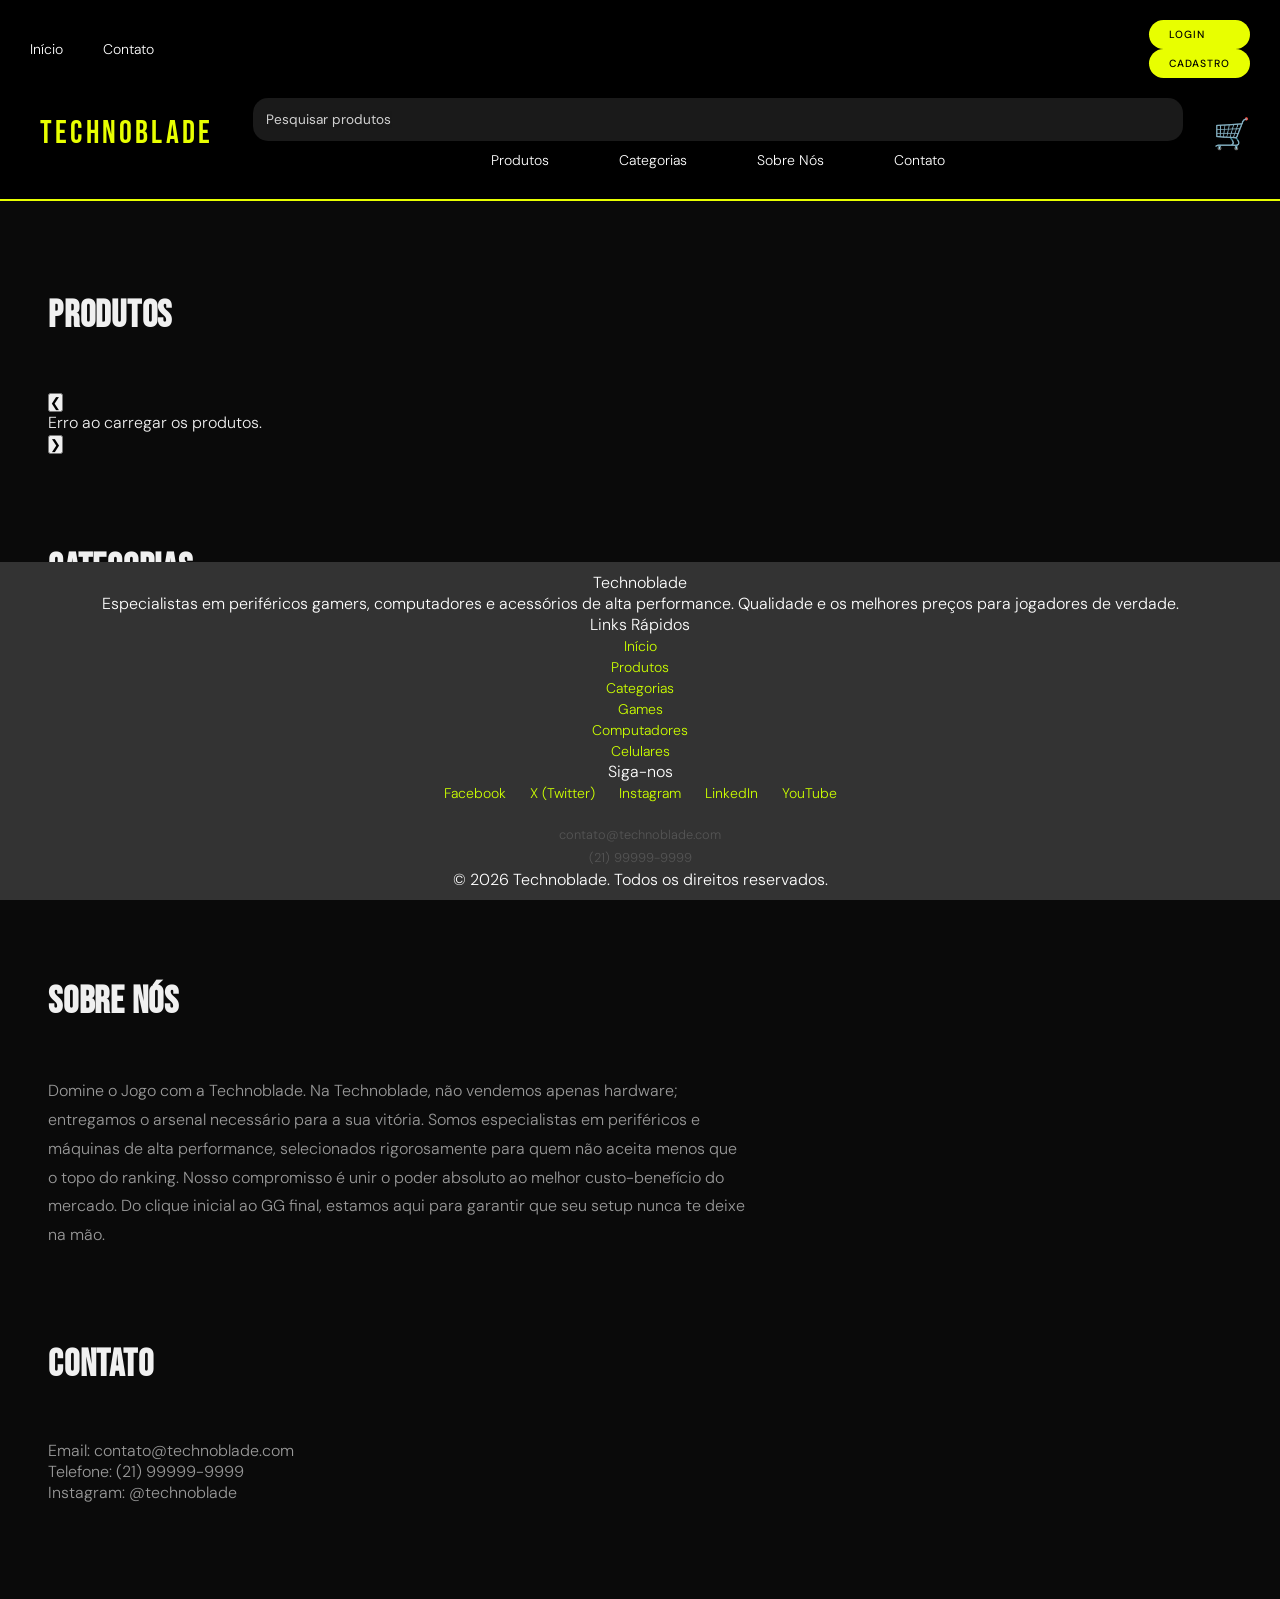
==== commit bc7c0b29: "Ultima autualização" ====
--- a/index.html
+++ b/index.html
@@ -33,35 +33,38 @@
 <body>
 
 
-    <header class="cabecalho">
+    <header class="cabecalho_desktop">
 
     <div class="topo">
-        <a href="#">Início</a>
-        <a href="#">Promoções</a>
-        <a href="#">Contato</a>
-        <a href="#">Login</a>
-        <a href="#">Cadastro</a>
+        <div class="lado">
+            <a class="cor_branco" href="#">Início</a>
+            <a class="cor_branco" href="#">Contato</a>
+        </div>
+        <div class="lado__acoes">
+            <a class="botao botao--entrar" href="./login/">Login</a>
+            <a class="botao botao--entrar" href="./cadastro/">Cadastro</a>
+        </div>
+        
     </div>
 
     <div class="principal">
 
         <div class="barra-nav__logo">
-            Technoblade
+            <a class="barra-nav__logo" href="../">Technoblade</a>
         </div>
 
         <div class="centro">
 
             <form class="busca">
-                <input type="text" class="busca__input" id="inputBusca" placeholder="Pesquisar produtos">
-                <div class="busca__sugestoes" id="listaSugestoes"></div>
+                <input type="text" class="busca__input" placeholder="Pesquisar produtos">
+                <div class="busca__sugestoes"></div>
             </form>
 
             <nav class="categorias">
-                <a href="#">Games</a>
-                <a href="#">Informática</a>
-                <a href="#">Celulares</a>
-                <a href="#">Moda</a>
-                <a href="#">Casa</a>
+                <a href="#produtos">Produtos</a>
+                <a href="#categorias">Categorias</a>
+                <a href="#sobre">Sobre Nós</a>
+                <a href="#contato">Contato</a>
             </nav>
 
         </div>
@@ -69,8 +72,47 @@
         <div class="carrinho">
             🛒
         </div>
-
-    </div>
+        
+
+    </div>
+    
+    </header>
+
+    <header class="cabecalho_mobile">
+      <div class="topo">
+        <div class="lado">
+        </div>
+        <div class="lado__acoes">
+            <a class="botao botao--entrar" href="./login/">Login</a>
+            <a class="botao botao--entrar" href="./cadastro/">Cadastro</a>
+        </div>
+      </div>
+
+      <div class="centro">
+          <div class="topo">
+              <div class="barra-nav__logo">
+                  <a class="barra-nav__logo" href="../">Technoblade</a>
+              </div>
+              <div class="carrinho">
+                  🛒
+              </div>
+          </div>
+        <div class="principal">
+            <div class="centro">
+                <form class="busca">
+                    <input type="text" class="busca__input" placeholder="Pesquisar produtos">
+                    <div class="busca__sugestoes"></div>
+                </form>
+                <nav class="categorias">
+                    <a href="#produtos">Produtos</a>
+                    <a href="#categorias">Categorias</a>
+                    <a href="#sobre">Sobre Nós</a>
+                    <a href="#contato">Contato</a>
+                </nav>
+            </div>
+        </div>
+    </div>
+      
     </header>
 
 <!-- 
@@ -86,8 +128,6 @@
     <div class="produtos-container">
       <button class="seta" onclick="scrollProdutos(-300)">&#10094;</button>
       <div class="grade-produtos" id="listaProdutos">
-      <script src="./js/carrinho.js"></script>
-      <script src="./js/produtos.js"></script>
       </div>
       <button class="seta" onclick="scrollProdutos(300)">&#10095;</button>
     </div>
@@ -136,7 +176,7 @@
 -->
 
 
-  <section class="secao">
+  <section class="secao" id="sobre">
     <div class="secao__cabecalho">
       <h3 class="secao__titulo secao__titulo--h3">Sobre Nós</h3>
     </div>
@@ -157,7 +197,7 @@
 -->
 
 
-  <section class="secao">
+  <section class="secao" id="contato">
     <div class="secao__cabecalho">
       <h3 class="secao__titulo secao__titulo--h3">Contato</h3>
     </div>
@@ -225,6 +265,8 @@
   <script src="js/busca.js"></script>
   <script src="js/detectar.js?v=2"></script>
   <script src="js/auth-ui.js?v=1"></script>
+  <script src="./js/carrinho.js"></script>
+  <script src="./js/produtos.js"></script>
 
 </body>
 </html>
--- a/css/test.css
+++ b/css/test.css
@@ -1,20 +1,38 @@
-.cabecalho{
+.cabecalho_desktop{
     width:100%;
     background:#000;
     color:white;
 }
+.cabecalho_mobile{
+    display:none;
+    width:100%;
+    background:#000;
+    color:white;
+}
 
 .topo{
-    display:flex;
-    justify-content:flex-end;
+    display: flex;
+    justify-content: space-between;
+    align-items: center;
+    gap: 20px;
+    padding: 20px 20px;
+    color: white;
+    margin: 0;
+}
+
+.topo a{
+    text-decoration: none;
+    display: flex;
+    align-items: center;
+}
+
+.cor_branco{
+    color:white;
+}
+
+.lado{
+    display:flex;
     gap:20px;
-    padding:10px 10px;
-    height: 20px;
-}
-
-.topo a{
-    color:white;
-    text-decoration:none;
 }
 
 .principal{
@@ -23,6 +41,7 @@
     padding:30px 30px;
     gap:30px;
     border-bottom:2px solid #e8ff00;
+    padding-top: 0;
 }
 
 .logo{
@@ -59,6 +78,7 @@
     display:flex;
     color:white;
     position:relative;
+    width:100%;
 }
 
 .busca__input{
@@ -93,7 +113,7 @@
     position: absolute;
     top: calc(100% + 8px);
     left: 0;
-    width: 280px;
+    width: 100%;
     background: #111;
     border: 1px solid #DFFF00;
     border-radius: 10px;
@@ -109,7 +129,7 @@
 .busca__item {
     display: flex;
     align-items: center;
-    gap: 12px;
+    gap: 16px;
     padding: 10px 16px;
     cursor: pointer;
     transition: background 0.15s ease;
@@ -125,24 +145,24 @@
 }
 
 .busca__item-icone {
-    font-size: 1.4rem;
+    font-size: 2rem;
     flex-shrink: 0;
 }
 
 .busca__item-info {
     display: flex;
     flex-direction: column;
-    gap: 2px;
+    gap: 3px;
 }
 
 .busca__item-nome {
-    font-size: 0.85rem;
+    font-size: 1.25rem;
     color: #f0f0f0;
     font-weight: 500;
 }
 
 .busca__item-cat {
-    font-size: 0.7rem;
+    font-size: 0.9rem;
     color: #666;
     letter-spacing: 0.05em;
     text-transform: uppercase;
@@ -153,4 +173,54 @@
     font-size: 0.82rem;
     color: #555;
     text-align: center;
-}+}
+
+@media (max-width: 768px){
+    .cabecalho_desktop{
+        display:none;
+    }
+
+    .cabecalho_mobile{
+        display:block;
+    }
+
+    .topo{
+        gap: 10px;
+        padding: 15px;
+    }
+
+    .lado{
+        flex-wrap: wrap;
+        justify-content: center;
+        gap: 10px;
+    }
+
+    .lado__acoes{
+        flex-wrap: wrap;
+        justify-content: center;
+        gap: 10px;
+    }
+
+    .principal{
+        padding: 15px;
+        gap: 15px;
+    }
+
+    .logo{
+        font-size: 24px;
+        text-align: center;
+    }
+
+    .centro{
+        width: 100%;
+    }
+
+    .categorias{
+        flex-wrap: wrap;
+        gap: 15px;
+    }
+
+    .categorias a{
+        font-size: 12px;
+    }
+} 
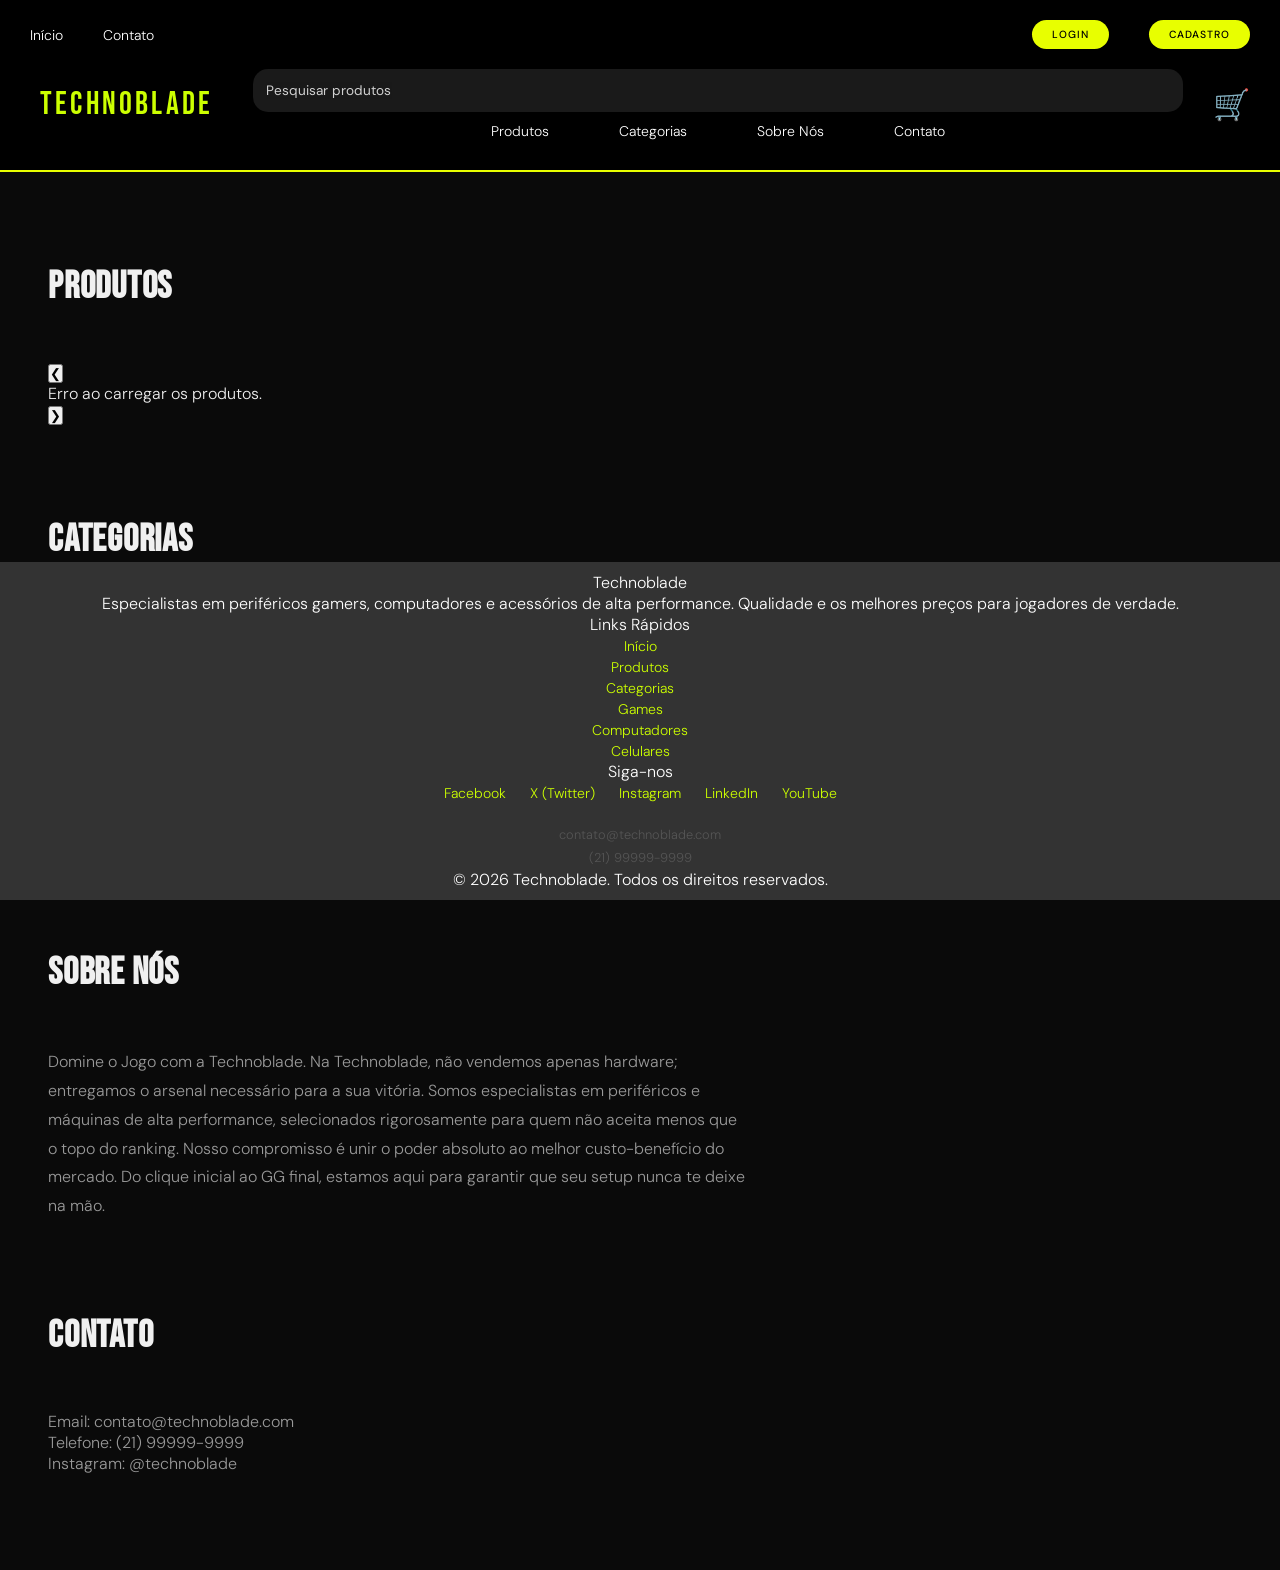
==== commit 6fd8ebc5: "Ultima autualização" ====
--- a/index.html
+++ b/index.html
@@ -267,6 +267,5 @@
   <script src="js/auth-ui.js?v=1"></script>
   <script src="./js/carrinho.js"></script>
   <script src="./js/produtos.js"></script>
-
 </body>
 </html>
--- a/css/barra_nav.css
+++ b/css/barra_nav.css
@@ -1,23 +1,42 @@
+/* ANIMAÇÃO RGB */
+@keyframes rgb-border {
+  0%   { border-bottom-color: rgb(255, 0, 0); }
+  17%  { border-bottom-color: rgb(255, 165, 0); }
+  33%  { border-bottom-color: rgb(255, 255, 0); }
+  50%  { border-bottom-color: rgb(0, 255, 0); }
+  67%  { border-bottom-color: rgb(0, 0, 255); }
+  83%  { border-bottom-color: rgb(148, 0, 211); }
+  100% { border-bottom-color: rgb(255, 0, 0); }
+}
+
+@keyframes rgb-glow {
+  0%   { box-shadow: 0 2px 20px rgba(255, 0, 0, 0.3); }
+  17%  { box-shadow: 0 2px 20px rgba(255, 165, 0, 0.3); }
+  33%  { box-shadow: 0 2px 20px rgba(255, 255, 0, 0.3); }
+  50%  { box-shadow: 0 2px 20px rgba(0, 255, 0, 0.3); }
+  67%  { box-shadow: 0 2px 20px rgba(0, 0, 255, 0.3); }
+  83%  { box-shadow: 0 2px 20px rgba(148, 0, 211, 0.3); }
+  100% { box-shadow: 0 2px 20px rgba(255, 0, 0, 0.3); }
+}
+
+@keyframes rgb-text {
+  0%   { color: rgb(255, 0, 0); }
+  17%  { color: rgb(255, 165, 0); }
+  33%  { color: rgb(255, 255, 0); }
+  50%  { color: rgb(0, 255, 0); }
+  67%  { color: rgb(0, 0, 255); }
+  83%  { color: rgb(148, 0, 211); }
+  100% { color: rgb(255, 0, 0); }
+}
+
 /* BARRA DE NAVEGAÇÃO */
-.barra-nav {
-  position: fixed;
-  top: 0; left: 0; right: 0;
-  z-index: 100;
-  display: flex;
-  align-items: center;
-  justify-content: space-between;
-  padding: 20px 48px;
-  background: rgba(10, 10, 10, 0.85);
-  backdrop-filter: blur(12px);
-  border-bottom: 1px solid #222;
-}
 
 .barra-nav__logo {
   font-family: 'Bebas Neue', sans-serif;
   font-size: 2rem;
   letter-spacing: 0.1em;
-  color: #e8ff00;
   text-decoration: none;
+  animation: rgb-text 3s linear infinite;
 }
 
 .barra-nav__menu {
@@ -54,10 +73,239 @@
   transition: color 0.2s;
 }
 
-.barra-nav__botao-icone:hover{
+.barra-nav__botao-icone:hover {
+  color: #f0f0f0;
   transform: translateY(-2px);
 }
 
-.barra-nav__botao-icone:hover { 
-  color: #f0f0f0; 
-}
+.cabecalho_desktop{
+    width:100%;
+    background:#000;
+    color:white;
+}
+.cabecalho_mobile{
+    display:none;
+    width:100%;
+    background:#000;
+    color:white;
+}
+
+.topo{
+    display: flex;
+    justify-content: space-between;
+    align-items: center;
+    gap: 20px;
+    padding: 20px 20px;
+    color: white;
+    margin: 0;
+}
+
+.topo a{
+    text-decoration: none;
+    display: flex;
+    align-items: center;
+}
+
+.cor_branco{
+    color:white;
+}
+
+.lado{
+    display:flex;
+    gap:20px;
+}
+
+.lado__acoes{
+    display:flex;
+    gap:20px;
+}
+
+.principal{
+    display:flex;
+    align-items:center;
+    padding:30px 30px;
+    gap:30px;
+    border-bottom:2px solid #e8ff00;
+    padding-top: 0;
+}
+
+.logo{
+    font-size:32px;
+    font-weight:bold;
+}
+
+.centro{
+    flex:1;
+    display:flex;
+    flex-direction:column;
+    gap:10px;
+}
+
+.categorias{
+    display:flex;
+    justify-content:center;
+    gap:50px;
+}
+
+.categorias a{
+    color:white;
+    text-decoration:none;
+    font-size:14px;
+
+}
+
+.carrinho{
+    font-size:30px;
+}
+
+
+.busca{
+    display:flex;
+    color:white;
+    position:relative;
+    width:100%;
+}
+
+.busca__input{
+    flex:1;
+    padding:12px;
+    background:#1a1a1a;
+    border:none;
+    outline:none;
+    overflow: hidden;
+    color:white;
+    border-radius: 15px;
+    border: 1px solid transparent;
+    font-family: 'DM Sans', sans-serif;
+    font-size: 0.85rem;
+    transition: width 0.3s ease, padding 0.3s ease, border-color 0.3s ease;
+
+}
+
+/* Nome no fundo */
+.busca__input::placeholder{
+    color: white;
+    opacity: 0.8;
+}
+
+.busca__input:focus{
+    outline:none;
+    border-color: #DFFF00;
+}
+
+.busca__sugestoes {
+    display: none;
+    position: absolute;
+    top: calc(100% + 8px);
+    left: 0;
+    width: 100%;
+    background: #111;
+    border: 1px solid #DFFF00;
+    border-radius: 10px;
+    overflow: hidden;
+    z-index: 200;
+    box-shadow: 0 8px 24px rgba(0, 0, 0, 0.6);
+}
+
+.busca__sugestoes.visivel {
+    display: block;
+}
+
+.busca__item {
+    display: flex;
+    align-items: center;
+    gap: 16px;
+    padding: 10px 16px;
+    cursor: pointer;
+    transition: background 0.15s ease;
+    border-bottom: 1px solid #1a1a1a;
+}
+
+.busca__item:last-child {
+    border-bottom: none;
+}
+
+.busca__item:hover {
+    background: rgba(223, 255, 0, 0.07);
+}
+
+.busca__item-icone {
+    font-size: 2rem;
+    flex-shrink: 0;
+}
+
+.busca__item-info {
+    display: flex;
+    flex-direction: column;
+    gap: 3px;
+}
+
+.busca__item-nome {
+    font-size: 1.25rem;
+    color: #f0f0f0;
+    font-weight: 500;
+}
+
+.busca__item-cat {
+    font-size: 0.9rem;
+    color: #666;
+    letter-spacing: 0.05em;
+    text-transform: uppercase;
+}
+
+.busca__vazio {
+    padding: 14px 16px;
+    font-size: 0.82rem;
+    color: #555;
+    text-align: center;
+}
+
+@media (max-width: 768px){
+    .cabecalho_desktop{
+        display:none;
+    }
+
+    .cabecalho_mobile{
+        display:block;
+    }
+
+    .topo{
+        gap: 10px;
+        padding: 15px;
+    }
+
+    .lado{
+        flex-wrap: wrap;
+        justify-content: center;
+        gap: 10px;
+    }
+
+    .lado__acoes{
+        flex-wrap: wrap;
+        justify-content: center;
+        gap: 10px;
+    }
+
+    .principal{
+        padding: 15px;
+        gap: 15px;
+    }
+
+    .logo{
+        font-size: 24px;
+        text-align: center;
+    }
+
+    .centro{
+        width: 100%;
+    }
+
+    .categorias{
+        flex-wrap: wrap;
+        gap: 15px;
+    }
+
+    .categorias a{
+        font-size: 12px;
+    }
+} 
--- a/css/test.css
+++ b/css/test.css
@@ -35,6 +35,11 @@
     gap:20px;
 }
 
+.lado__acoes{
+    display:flex;
+    gap:20px;
+}
+
 .principal{
     display:flex;
     align-items:center;
@@ -72,7 +77,6 @@
 .carrinho{
     font-size:30px;
 }
-
 
 .busca{
     display:flex;
